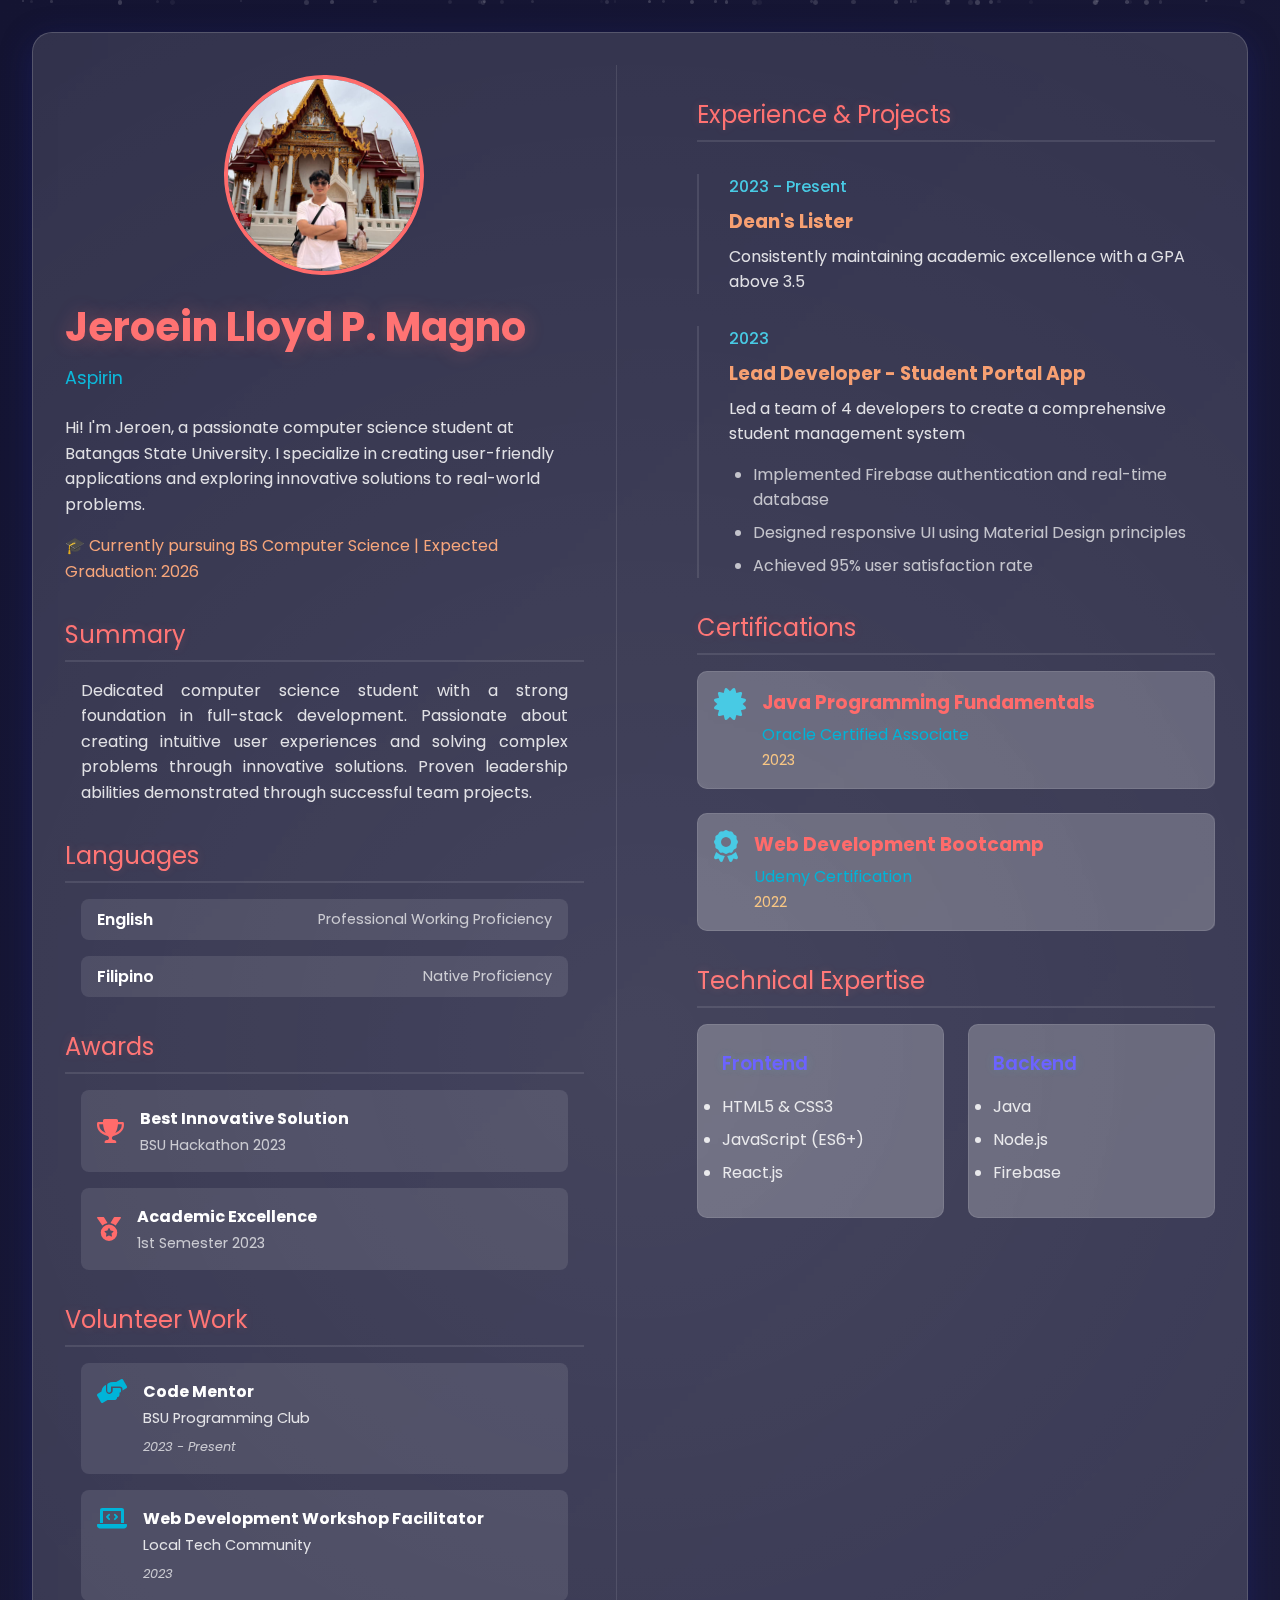
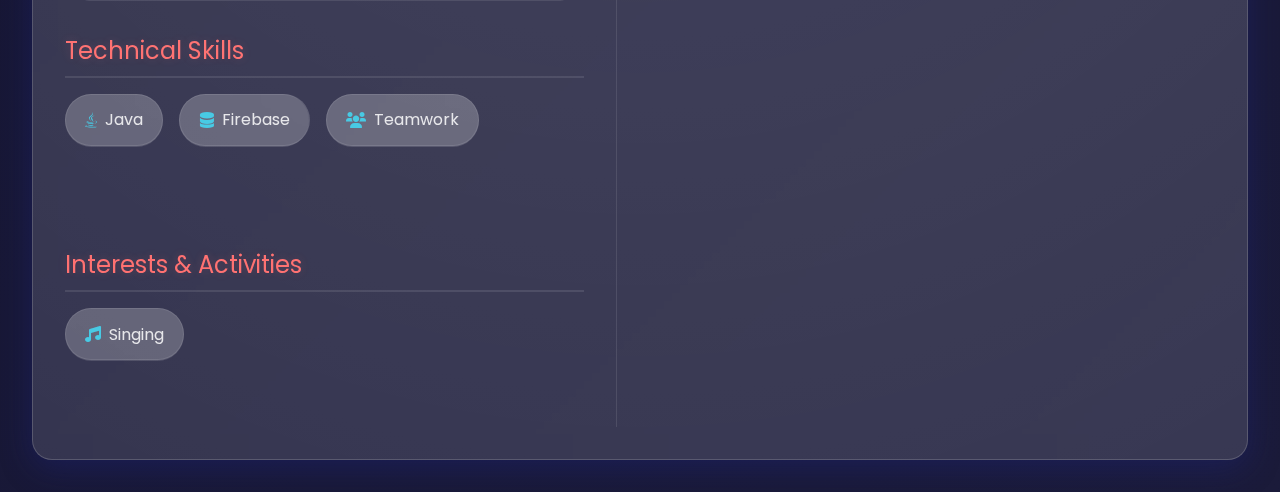
==== Laboratory Activities/laboratory Activity 4 - 29 - November - 2024/index.html @ 9311ac3d "Add files via upload" ====
<!DOCTYPE html>
<html lang="en">
<head>
    <meta charset="UTF-8">
    <meta name="viewport" content="width=device-width, initial-scale=1.0">
    <title>Jeroein Lloyd P. Magno - Portfolio</title>
    <link rel="preconnect" href="https://fonts.googleapis.com">
    <link rel="preconnect" href="https://fonts.gstatic.com" crossorigin>
    <link href="https://fonts.googleapis.com/css2?family=Poppins:wght@400;600;700&display=swap" rel="stylesheet">
    <link rel="stylesheet" href="https://cdnjs.cloudflare.com/ajax/libs/font-awesome/6.0.0/css/all.min.css">
    <link rel="stylesheet" href="styles.css">
    <script src="script.js" defer></script>
</head>
<body>
    <div class="particles" id="particles"></div>
    <div class="container">
        <div class="main-content">
            <div class="left-section">
                <div class="profile-image">
                    <img src="assets/profile.jpg" alt="Profile Photo">
                </div>
                <div class="content">
                    <h1 class="name">Jeroein Lloyd P. Magno</h1>
                    <p class="tagline">Aspiring Developer | Singing Enthusiast | Avid Traveler</p>
                    
                    <div class="about">
                        <p>Hi! I'm Jeroen, a passionate computer science student at Batangas State University. I specialize in creating user-friendly applications and exploring innovative solutions to real-world problems.</p>
                        <p class="education">🎓 Currently pursuing BS Computer Science | Expected Graduation: 2026</p>
                    </div>

                    <div class="section-title">Summary</div>
                    <div class="summary">
                        <p>Dedicated computer science student with a strong foundation in full-stack development. Passionate about creating intuitive user experiences and solving complex problems through innovative solutions. Proven leadership abilities demonstrated through successful team projects.</p>
                    </div>

                    <div class="section-title">Languages</div>
                    <div class="languages">
                        <div class="language-item" data-tooltip="Business and Technical Communication">
                            <span class="language-name">English</span>
                            <span class="proficiency">Professional Working Proficiency</span>
                        </div>
                        <div class="language-item" data-tooltip="Mother Tongue">
                            <span class="language-name">Filipino</span>
                            <span class="proficiency">Native Proficiency</span>
                        </div>
                    </div>

                    <div class="section-title">Awards</div>
                    <div class="awards">
                        <div class="award-item" data-tooltip="First place in BSU's annual hackathon">
                            <i class="fas fa-trophy"></i>
                            <div class="award-details">
                                <h4>Best Innovative Solution</h4>
                                <p>BSU Hackathon 2023</p>
                            </div>
                        </div>
                        <div class="award-item" data-tooltip="GPA: 3.8/4.0">
                            <i class="fas fa-medal"></i>
                            <div class="award-details">
                                <h4>Academic Excellence</h4>
                                <p>1st Semester 2023</p>
                            </div>
                        </div>
                    </div>

                    <div class="section-title">Volunteer Work</div>
                    <div class="volunteer">
                        <div class="volunteer-item" data-tooltip="Mentored 20+ junior developers">
                            <i class="fas fa-hands-helping"></i>
                            <div class="volunteer-details">
                                <h4>Code Mentor</h4>
                                <p>BSU Programming Club</p>
                                <span class="date">2023 - Present</span>
                            </div>
                        </div>
                        <div class="volunteer-item" data-tooltip="Taught web basics to 50+ students">
                            <i class="fas fa-laptop-code"></i>
                            <div class="volunteer-details">
                                <h4>Web Development Workshop Facilitator</h4>
                                <p>Local Tech Community</p>
                                <span class="date">2023</span>
                            </div>
                        </div>
                    </div>

                    <div class="section-title">Technical Skills</div>
                    <div class="skills">
                        <div class="skill-item" data-tooltip="1+ years experience">
                            <i class="fab fa-java"></i> Java
                        </div>
                        <div class="skill-item" data-tooltip="Cloud Database & Authentication">
                            <i class="fas fa-database"></i> Firebase
                        </div>
                        <div class="skill-item" data-tooltip="Agile & Scrum">
                            <i class="fas fa-users"></i> Teamwork
                        </div>
                        <div class="skill-item" data-tooltip="Full Stack Development">
                            <i class="fas fa-code"></i> Coding
                        </div>
                    </div>

                    <div class="section-title">Interests & Activities</div>
                    <div class="hobbies">
                        <div class="hobby-item" data-tooltip="Choir Member">
                            <i class="fas fa-music"></i> Singing
                        </div>
                        <div class="hobby-item" data-tooltip="5 Countries Visited">
                            <i class="fas fa-plane"></i> Traveling
                        </div>
                        <div class="hobby-item" data-tooltip="Open Source Contributor">
                            <i class="fas fa-laptop-code"></i> Programming
                        </div>
                    </div>

                    <div class="contact">
                        <a href="mailto:22-04009@g.batstate-u.edu.ph" class="contact-item" data-tooltip="Email Me">
                            <i class="fas fa-envelope"></i>
                        </a>
                        <a href="https://linkedin.com/JeroeinMagno" class="contact-item" data-tooltip="Connect on LinkedIn">
                            <i class="fab fa-linkedin"></i>
                        </a>
                        <a href="https://github.com/xlloyd" class="contact-item" data-tooltip="View My Projects">
                            <i class="fab fa-github"></i>
                        </a>
                    </div>
                </div>
            </div>

            <div class="right-section">
                <div class="section-title">Experience & Projects</div>
                <div class="timeline">
                    <div class="timeline-item">
                        <div class="timeline-date">2023 - Present</div>
                        <div class="timeline-content">
                            <h3>Dean's Lister</h3>
                            <p>Consistently maintaining academic excellence with a GPA above 3.5</p>
                        </div>
                    </div>
                    <div class="timeline-item">
                        <div class="timeline-date">2023</div>
                        <div class="timeline-content">
                            <h3>Lead Developer - Student Portal App</h3>
                            <p>Led a team of 4 developers to create a comprehensive student management system</p>
                            <ul class="project-details">
                                <li>Implemented Firebase authentication and real-time database</li>
                                <li>Designed responsive UI using Material Design principles</li>
                                <li>Achieved 95% user satisfaction rate</li>
                            </ul>
                        </div>
                    </div>
                </div>

                <div class="section-title">Certifications</div>
                <div class="certifications">
                    <div class="cert-item">
                        <i class="fas fa-certificate"></i>
                        <div class="cert-details">
                            <h3>Java Programming Fundamentals</h3>
                            <p>Oracle Certified Associate</p>
                            <span class="cert-date">2023</span>
                        </div>
                    </div>
                    <div class="cert-item">
                        <i class="fas fa-award"></i>
                        <div class="cert-details">
                            <h3>Web Development Bootcamp</h3>
                            <p>Udemy Certification</p>
                            <span class="cert-date">2022</span>
                        </div>
                    </div>
                </div>

                <div class="section-title">Technical Expertise</div>
                <div class="expertise-grid">
                    <div class="expertise-item">
                        <h3>Frontend</h3>
                        <ul>
                            <li>HTML5 & CSS3</li>
                            <li>JavaScript (ES6+)</li>
                            <li>React.js</li>
                        </ul>
                    </div>
                    <div class="expertise-item">
                        <h3>Backend</h3>
                        <ul>
                            <li>Java</li>
                            <li>Node.js</li>
                            <li>Firebase</li>
                        </ul>
                    </div>
                    <div class="expertise-item">
                        <h3>Tools</h3>
                        <ul>
                            <li>Git & GitHub</li>
                            <li>VS Code</li>
                            <li>Firebase Console</li>
                        </ul>
                    </div>
                </div>
            </div>
        </div>
    </div>
</body>
</html>
---- Laboratory Activities/laboratory Activity 4 - 29 - November - 2024/styles.css ----
:root {
    /* Primary Colors */
    --primary-100: #FF6B6B;
    --primary-200: #F7A072;
    --primary-300: #F9C784;
    
    /* Secondary Colors */
    --secondary-100: #00B4D8;
    --secondary-200: #48CAE4;
    --secondary-300: #90E0EF;
    
    /* Accent Colors */
    --accent-100: #6C63FF;
    --accent-200: #8F87FF;
    
    /* Background Colors */
    --bg-dark: #1B1B3A;
    --bg-darker: #141432;
    
    /* Text Colors */
    --text-100: #FFFFFF;
    --text-200: rgba(255, 255, 255, 0.85);
    --text-300: rgba(255, 255, 255, 0.7);
    
    /* RGB values for glow effects */
    --primary-100-rgb: 255, 107, 107;
}

* {
    margin: 0;
    padding: 0;
    box-sizing: border-box;
    font-family: 'Poppins', sans-serif;
}

body {
    background: linear-gradient(135deg, var(--bg-darker) 0%, var(--bg-dark) 100%);
    color: var(--text-100);
    min-height: 100vh;
    display: flex;
    align-items: center;
    justify-content: center;
}

.container {
    width: 100%;
    max-width: 1400px;
    margin: 2rem;
    padding: 2rem;
    background: rgba(255, 255, 255, 0.1);
    border-radius: 20px;
    backdrop-filter: blur(10px);
    border: 1px solid rgba(255, 255, 255, 0.2);
    box-shadow: 0 8px 32px 0 rgba(31, 38, 135, 0.37);
    position: relative;
    overflow: hidden;
}

.container::before {
    content: '';
    position: absolute;
    top: -50%;
    left: -50%;
    width: 200%;
    height: 200%;
    background: radial-gradient(circle, rgba(255,255,255,0.1) 0%, rgba(255,255,255,0) 70%);
    animation: shimmer 10s linear infinite;
    pointer-events: none;
}

@keyframes shimmer {
    0% { transform: translate(-30%, -30%) rotate(0deg); }
    100% { transform: translate(-30%, -30%) rotate(360deg); }
}

.main-content {
    display: flex;
    gap: 3rem;
}

.left-section {
    flex: 1;
    display: flex;
    flex-direction: column;
    align-items: center;
    padding-right: 2rem;
    border-right: 1px solid rgba(255, 255, 255, 0.1);
    animation: slideInLeft 1s ease-out forwards;
}

.right-section {
    flex: 1;
    padding-left: 2rem;
    animation: slideInRight 1s ease-out forwards;
}

.profile-image {
    width: 200px;
    height: 200px;
    margin-bottom: 2rem;
    position: relative;
    animation: float 6s ease-in-out infinite;
}

.profile-image img {
    width: 100%;
    height: 100%;
    object-fit: cover;
    border-radius: 50%;
    border: 4px solid var(--primary-100);
    animation: borderGlow 4s ease-in-out infinite;
}

.content {
    width: 100%;
}

.name {
    font-size: 2.5rem;
    color: var(--primary-100);
    margin-bottom: 0.5rem;
    font-weight: 700;
    text-shadow: 0 0 20px rgba(255, 107, 107, 0.3);
    animation: glow 3s ease-in-out infinite;
}

.tagline {
    color: var(--secondary-100);
    margin-bottom: 1.5rem;
    font-size: 1.1rem;
}

.about {
    margin-bottom: 2rem;
    line-height: 1.6;
    color: var(--text-200);
}

.education {
    color: var(--primary-200);
    margin-top: 1rem;
}

.section-title {
    font-size: 1.5rem;
    color: var(--primary-100);
    margin: 2rem 0 1rem;
    padding-bottom: 0.5rem;
    border-bottom: 2px solid rgba(255, 255, 255, 0.1);
    text-shadow: 0 0 10px rgba(255, 107, 107, 0.2);
}

.skills, .hobbies {
    display: flex;
    flex-wrap: wrap;
    gap: 1rem;
    margin-bottom: 2rem;
}

.skill-item, .hobby-item {
    background: rgba(255, 255, 255, 0.1);
    backdrop-filter: blur(4px);
    border: 1px solid rgba(255, 255, 255, 0.1);
    padding: 0.8rem 1.2rem;
    border-radius: 30px;
    display: flex;
    align-items: center;
    gap: 0.5rem;
    transition: all 0.3s cubic-bezier(0.4, 0, 0.2, 1);
    cursor: pointer;
    color: var(--text-200);
    animation: scaleIn 0.5s ease-out forwards;
    opacity: 0;
    position: relative;
}

.skill-item:nth-child(1) { animation-delay: 0.2s; }
.skill-item:nth-child(2) { animation-delay: 0.4s; }
.skill-item:nth-child(3) { animation-delay: 0.6s; }
.skill-item:nth-child(4) { animation-delay: 0.8s; }

.hobby-item:nth-child(1) { animation-delay: 1s; }
.hobby-item:nth-child(2) { animation-delay: 1.2s; }
.hobby-item:nth-child(3) { animation-delay: 1.4s; }

.skill-item i, .hobby-item i {
    color: var(--secondary-200);
}

.skill-item:hover, .hobby-item:hover {
    transform: translateY(-5px) scale(1.05);
    transition: all 0.3s cubic-bezier(0.4, 0, 0.2, 1);
    background: rgba(255, 255, 255, 0.15);
    border: 1px solid rgba(255, 255, 255, 0.3);
    box-shadow: 0 4px 15px 0 rgba(31, 38, 135, 0.2);
}

.skill-item:hover i, .hobby-item:hover i {
    color: var(--primary-100);
}

.contact {
    display: flex;
    gap: 1.5rem;
    margin-top: 2rem;
}

.contact-item {
    color: var(--text-100);
    font-size: 1.5rem;
    transition: all 0.3s cubic-bezier(0.4, 0, 0.2, 1);
}

.contact-item:hover {
    color: var(--primary-100);
    transform: translateY(-2px);
}

.timeline {
    position: relative;
    margin: 2rem 0;
}

.timeline-item {
    margin-bottom: 2rem;
    padding-left: 2rem;
    position: relative;
    animation: fadeIn 0.5s ease-out forwards;
    opacity: 0;
}

.timeline-item:nth-child(1) { animation-delay: 1.6s; }
.timeline-item:nth-child(2) { animation-delay: 1.8s; }

.timeline-item::before {
    content: '';
    position: absolute;
    left: 0;
    top: 0;
    height: 100%;
    width: 2px;
    background: rgba(255, 255, 255, 0.1);
}

.timeline-date {
    color: var(--secondary-200);
    margin-bottom: 0.5rem;
    font-weight: 500;
}

.timeline-content h3 {
    color: var(--primary-200);
    margin-bottom: 0.5rem;
}

.timeline-content p {
    color: var(--text-200);
}

.project-details {
    margin-top: 1rem;
    padding-left: 1.5rem;
}

.project-details li {
    margin-bottom: 0.5rem;
    color: var(--text-300);
}

.certifications {
    display: grid;
    gap: 1.5rem;
}

.cert-item {
    display: flex;
    gap: 1rem;
    background: rgba(255, 255, 255, 0.08);
    backdrop-filter: blur(4px);
    border: 1px solid rgba(255, 255, 255, 0.1);
    padding: 1rem;
    border-radius: 10px;
    transition: all 0.3s cubic-bezier(0.4, 0, 0.2, 1);
    cursor: pointer;
    animation: fadeIn 0.5s ease-out forwards;
    opacity: 0;
}

.cert-item:nth-child(1) { animation-delay: 2s; }
.cert-item:nth-child(2) { animation-delay: 2.2s; }

.cert-item:hover {
    transform: translateY(-5px);
    transition: all 0.3s cubic-bezier(0.4, 0, 0.2, 1);
    background: rgba(255, 255, 255, 0.12);
    border: 1px solid rgba(255, 255, 255, 0.2);
    box-shadow: 0 4px 15px 0 rgba(31, 38, 135, 0.2);
}

.cert-item i {
    font-size: 2rem;
    color: var(--secondary-200);
}

.cert-details h3 {
    color: var(--primary-100);
    margin-bottom: 0.3rem;
}

.cert-details p {
    color: var(--secondary-100);
}

.cert-date {
    color: var(--primary-300);
    font-size: 0.9rem;
}

.expertise-grid {
    display: grid;
    grid-template-columns: repeat(auto-fit, minmax(200px, 1fr));
    gap: 1.5rem;
    margin-top: 1rem;
}

.expertise-item {
    background: rgba(255, 255, 255, 0.08);
    backdrop-filter: blur(4px);
    border: 1px solid rgba(255, 255, 255, 0.1);
    padding: 1.5rem;
    border-radius: 10px;
    transition: all 0.3s cubic-bezier(0.4, 0, 0.2, 1);
    cursor: pointer;
    animation: scaleIn 0.5s ease-out forwards;
    opacity: 0;
}

.expertise-item:nth-child(1) { animation-delay: 2.4s; }
.expertise-item:nth-child(2) { animation-delay: 2.6s; }
.expertise-item:nth-child(3) { animation-delay: 2.8s; }

.expertise-item:hover {
    transform: translateY(-5px);
    transition: all 0.3s cubic-bezier(0.4, 0, 0.2, 1);
    background: rgba(255, 255, 255, 0.12);
    border: 1px solid rgba(255, 255, 255, 0.2);
    box-shadow: 0 4px 15px 0 rgba(31, 38, 135, 0.2);
}

.expertise-item h3 {
    color: var(--accent-100);
    margin-bottom: 1rem;
    font-weight: 600;
    text-shadow: 0 0 10px rgba(78, 205, 196, 0.2);
}

.expertise-item li {
    margin-bottom: 0.5rem;
    color: var(--text-200);
}

/* Summary Section */
.summary {
    text-align: justify;
    margin-bottom: 2rem;
    color: var(--text-200);
    line-height: 1.6;
    padding: 0 1rem;
}

/* Languages Section */
.languages {
    margin-bottom: 2rem;
    padding: 0 1rem;
}

.language-item {
    display: flex;
    justify-content: space-between;
    align-items: center;
    margin-bottom: 1rem;
    padding: 0.5rem 1rem;
    background: rgba(255, 255, 255, 0.1);
    border-radius: 8px;
    transition: all 0.3s ease;
}

.language-item:hover {
    background: rgba(255, 255, 255, 0.15);
    transform: translateX(5px);
}

.language-name {
    font-weight: 600;
    color: var(--text-100);
}

.proficiency {
    font-size: 0.9em;
    color: var(--text-300);
}

/* Awards Section */
.awards {
    margin-bottom: 2rem;
    padding: 0 1rem;
}

.award-item {
    display: flex;
    align-items: center;
    gap: 1rem;
    margin-bottom: 1rem;
    padding: 1rem;
    background: rgba(255, 255, 255, 0.1);
    border-radius: 8px;
    transition: all 0.3s ease;
}

.award-item:hover {
    background: rgba(255, 255, 255, 0.15);
    transform: translateX(5px);
}

.award-item i {
    font-size: 1.5rem;
    color: var(--primary-100);
}

.award-details h4 {
    color: var(--text-100);
    margin-bottom: 0.25rem;
}

.award-details p {
    font-size: 0.9em;
    color: var(--text-300);
}

/* Volunteer Work Section */
.volunteer {
    margin-bottom: 2rem;
    padding: 0 1rem;
}

.volunteer-item {
    display: flex;
    align-items: flex-start;
    gap: 1rem;
    margin-bottom: 1rem;
    padding: 1rem;
    background: rgba(255, 255, 255, 0.1);
    border-radius: 8px;
    transition: all 0.3s ease;
}

.volunteer-item:hover {
    background: rgba(255, 255, 255, 0.15);
    transform: translateX(5px);
}

.volunteer-item i {
    font-size: 1.5rem;
    color: var(--secondary-100);
}

.volunteer-details h4 {
    color: var(--text-100);
    margin-bottom: 0.25rem;
}

.volunteer-details p {
    font-size: 0.9em;
    color: var(--text-200);
    margin-bottom: 0.25rem;
}

.volunteer-details .date {
    font-size: 0.8em;
    color: var(--text-300);
    font-style: italic;
}

/* Particle background */
#particles {
    position: fixed;
    top: 0;
    left: 0;
    width: 100%;
    height: 100%;
    z-index: -1;
    overflow: hidden;
    pointer-events: none;
}

.particle {
    position: absolute;
    background: rgba(255, 255, 255, 0.3);
    border-radius: 50%;
    pointer-events: none;
}

@keyframes float-up {
    from {
        transform: translateY(100vh) rotate(0deg);
    }
    to {
        transform: translateY(-100vh) rotate(360deg);
    }
}

/* Animation Keyframes */
@keyframes float {
    0% { transform: translateY(0px); }
    50% { transform: translateY(-15px); }
    100% { transform: translateY(0px); }
}

@keyframes glow {
    0% { text-shadow: 0 0 10px rgba(var(--primary-100-rgb), 0.5); }
    50% { text-shadow: 0 0 20px rgba(var(--primary-100-rgb), 0.8); }
    100% { text-shadow: 0 0 10px rgba(var(--primary-100-rgb), 0.5); }
}

@keyframes slideInLeft {
    0% { transform: translateX(-100px); opacity: 0; }
    100% { transform: translateX(0); opacity: 1; }
}

@keyframes slideInRight {
    0% { transform: translateX(100px); opacity: 0; }
    100% { transform: translateX(0); opacity: 1; }
}

@keyframes fadeIn {
    0% { opacity: 0; transform: translateY(20px); }
    100% { opacity: 1; transform: translateY(0); }
}

@keyframes scaleIn {
    0% { transform: scale(0.9); opacity: 0; }
    100% { transform: scale(1); opacity: 1; }
}

@keyframes borderGlow {
    0% { box-shadow: 0 0 10px rgba(var(--primary-100-rgb), 0.5); }
    50% { box-shadow: 0 0 20px rgba(var(--primary-100-rgb), 0.8); }
    100% { box-shadow: 0 0 10px rgba(var(--primary-100-rgb), 0.5); }
}

/* Common tooltip styles for all hoverable elements */
[data-tooltip] {
    position: relative;
    cursor: pointer;
}

[data-tooltip]::before {
    content: attr(data-tooltip);
    position: absolute;
    bottom: 100%;
    left: 50%;
    transform: translateX(-50%);
    padding: 0.5rem 1rem;
    background: var(--bg-darker);
    color: var(--text-100);
    border-radius: 4px;
    font-size: 0.8rem;
    white-space: nowrap;
    opacity: 0;
    visibility: hidden;
    transition: all 0.3s ease;
    box-shadow: 0 2px 5px rgba(0, 0, 0, 0.2);
    z-index: 10;
}

[data-tooltip]:hover::before {
    opacity: 1;
    visibility: visible;
    bottom: 120%;
}

[data-tooltip]::after {
    content: '';
    position: absolute;
    bottom: 100%;
    left: 50%;
    transform: translateX(-50%);
    border: 6px solid transparent;
    border-top-color: var(--bg-darker);
    opacity: 0;
    visibility: hidden;
    transition: all 0.3s ease;
}

[data-tooltip]:hover::after {
    opacity: 1;
    visibility: visible;
    bottom: 110%;
}

/* Specific adjustments for different elements */
.language-item[data-tooltip]::before,
.award-item[data-tooltip]::before,
.volunteer-item[data-tooltip]::before {
    width: max-content;
    max-width: 300px;
    white-space: normal;
    text-align: center;
    line-height: 1.4;
}

/* Remove duplicate tooltip styles */
.skill-item::before, .hobby-item::before,
.skill-item::after, .hobby-item::after {
    content: none;
}

@media (max-width: 1200px) {
    .main-content {
        flex-direction: column;
    }
    
    .left-section {
        border-right: none;
        border-bottom: 1px solid rgba(255, 255, 255, 0.1);
        padding-right: 0;
        padding-bottom: 2rem;
    }
    
    .right-section {
        padding-left: 0;
    }
}
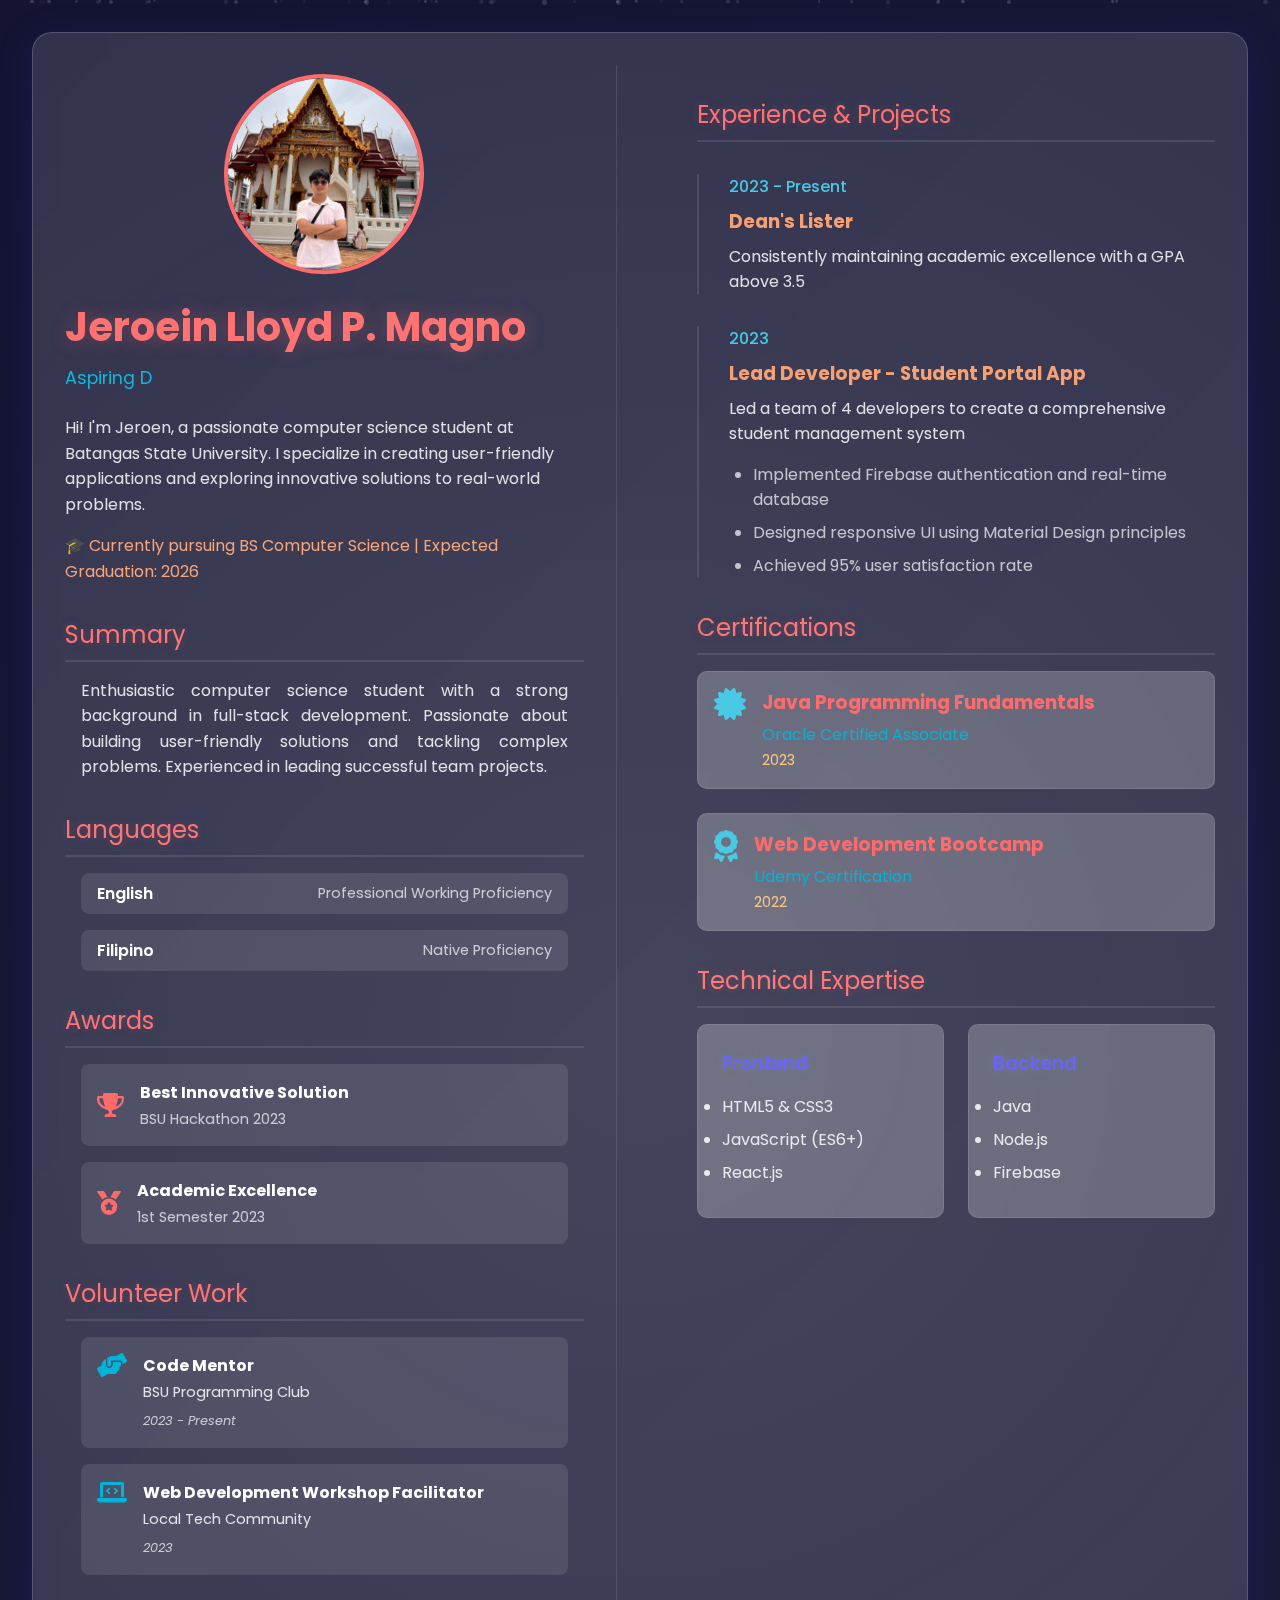
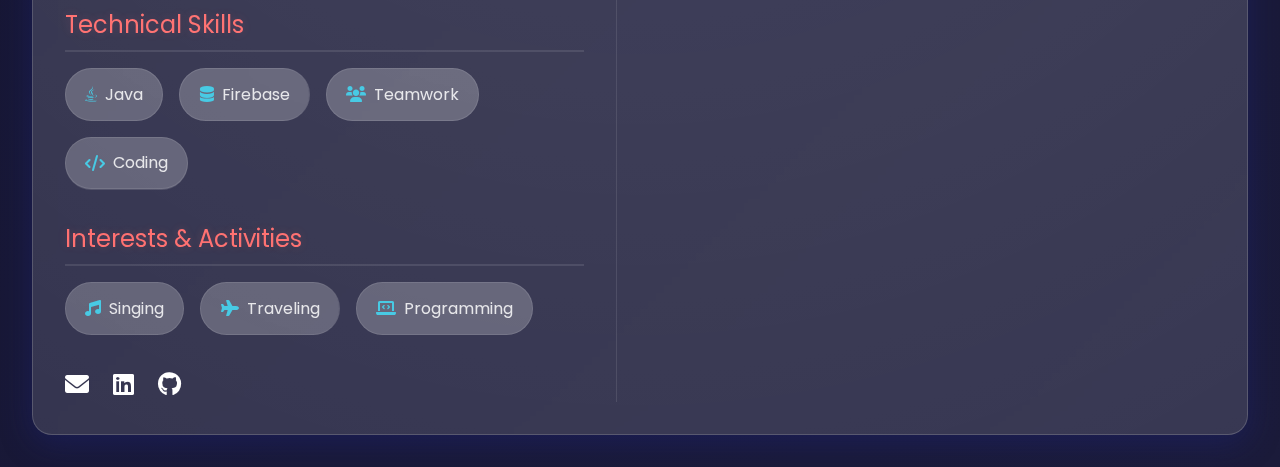
==== commit a4453a5d: "Update index.html" ====
--- a/Laboratory Activities/laboratory Activity 4 - 29 - November - 2024/index.html
+++ b/Laboratory Activities/laboratory Activity 4 - 29 - November - 2024/index.html
@@ -30,7 +30,7 @@
 
                     <div class="section-title">Summary</div>
                     <div class="summary">
-                        <p>Dedicated computer science student with a strong foundation in full-stack development. Passionate about creating intuitive user experiences and solving complex problems through innovative solutions. Proven leadership abilities demonstrated through successful team projects.</p>
+                        <p>Enthusiastic computer science student with a strong background in full-stack development. Passionate about building user-friendly solutions and tackling complex problems. Experienced in leading successful team projects.</p>
                     </div>
 
                     <div class="section-title">Languages</div>
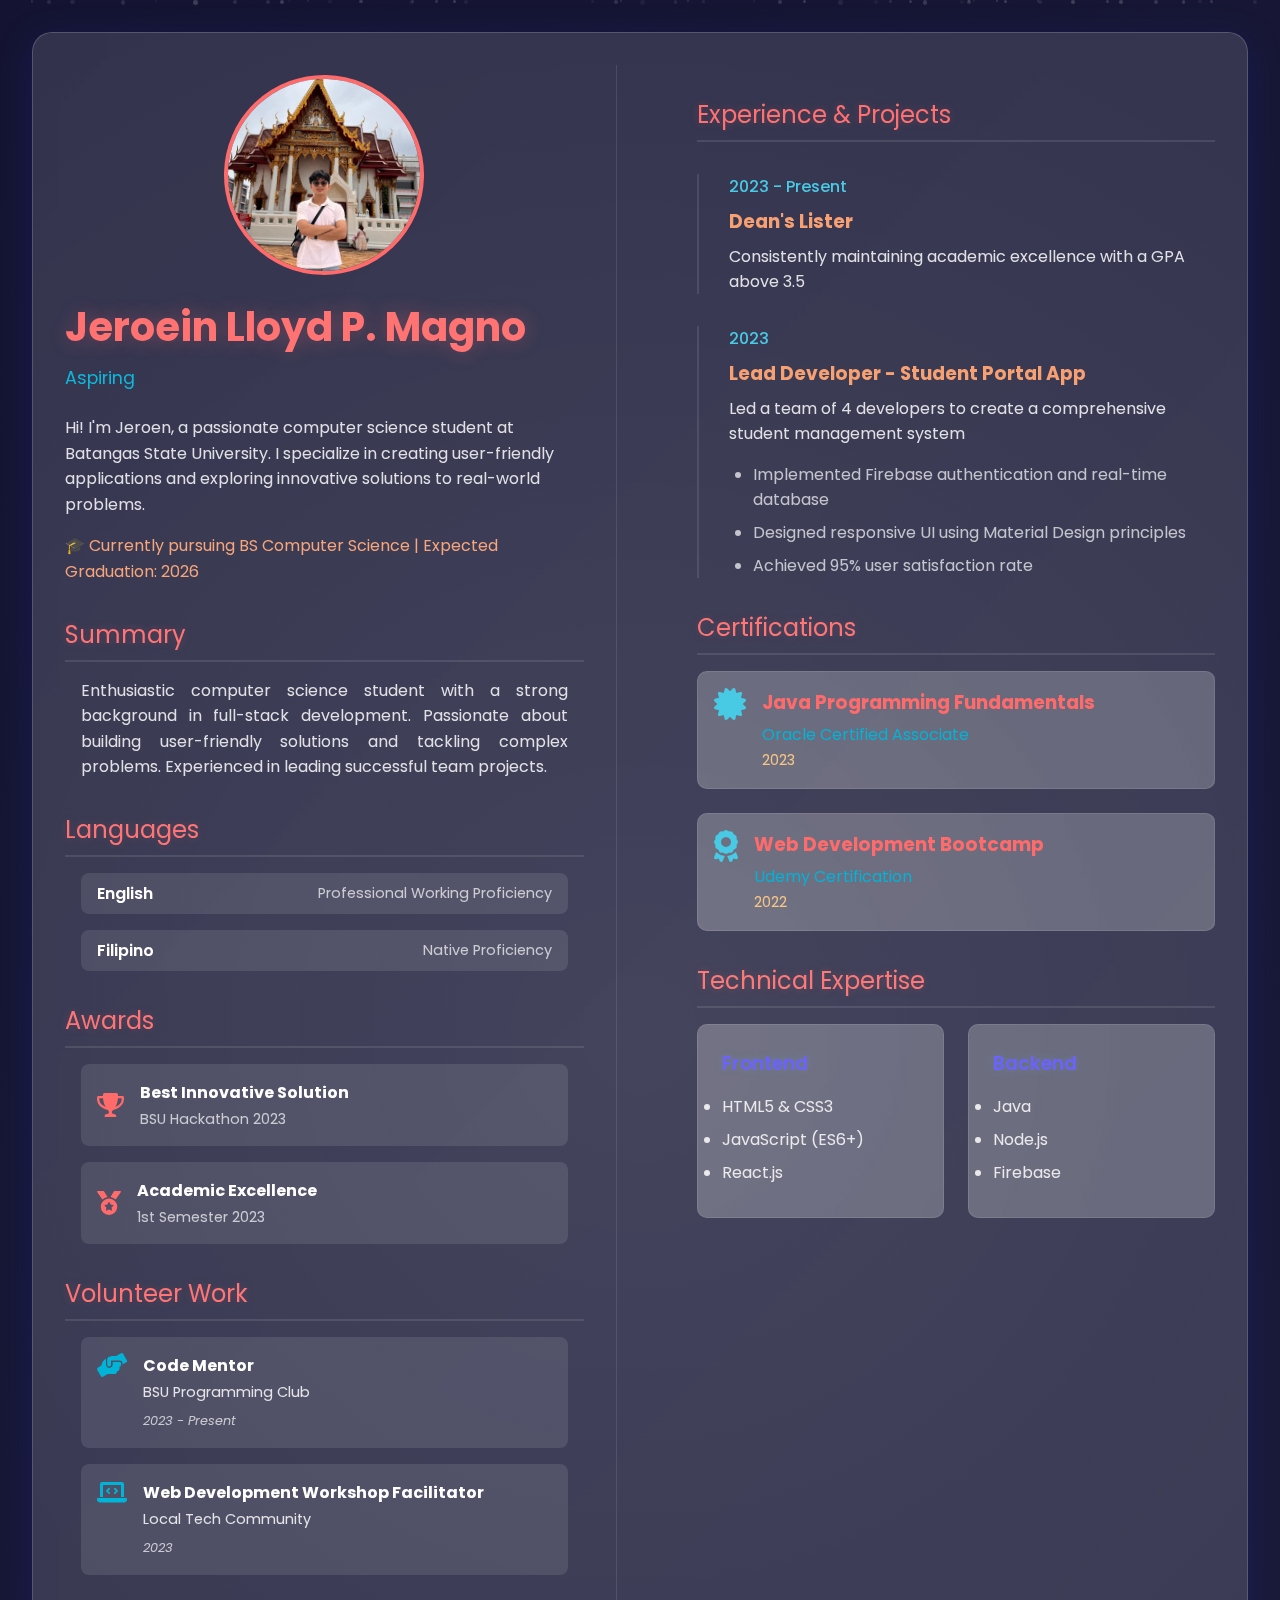
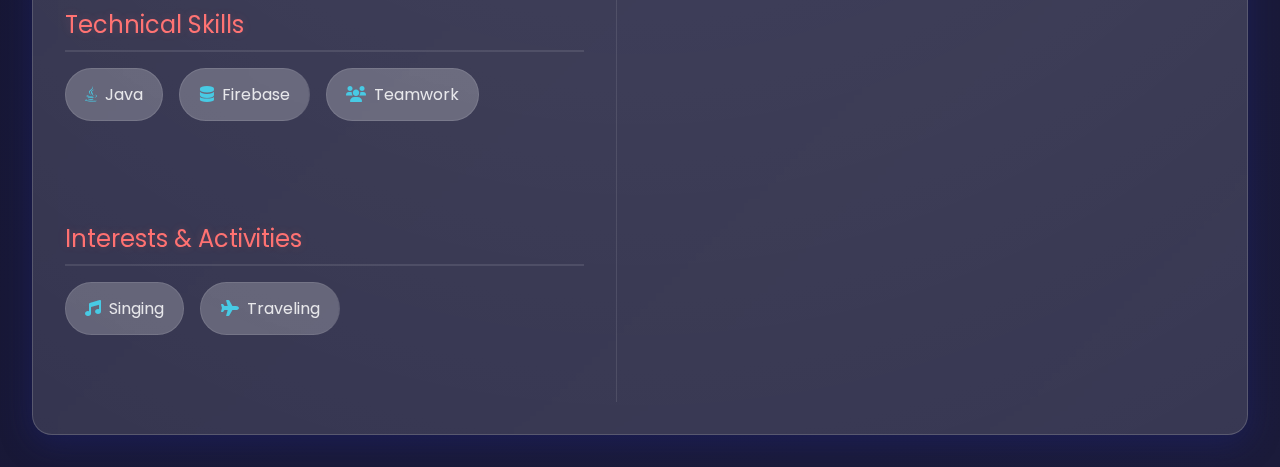
==== commit 36022ada: "Update index.html" ====
--- a/Laboratory Activities/laboratory Activity 4 - 29 - November - 2024/index.html
+++ b/Laboratory Activities/laboratory Activity 4 - 29 - November - 2024/index.html
@@ -17,7 +17,7 @@
         <div class="main-content">
             <div class="left-section">
                 <div class="profile-image">
-                    <img src="assets/profile.jpg" alt="Profile Photo">
+                    <img src="assets/profile1.jpg" alt="Profile Photo">
                 </div>
                 <div class="content">
                     <h1 class="name">Jeroein Lloyd P. Magno</h1>
--- a/Laboratory Activities/laboratory Activity 4 - 29 - November - 2024/styles.css
+++ b/Laboratory Activities/laboratory Activity 4 - 29 - November - 2024/styles.css
@@ -1,5 +1,4 @@
 :root {
-    /* Primary Colors */
     --primary-100: #FF6B6B;
     --primary-200: #F7A072;
     --primary-300: #F9C784;
